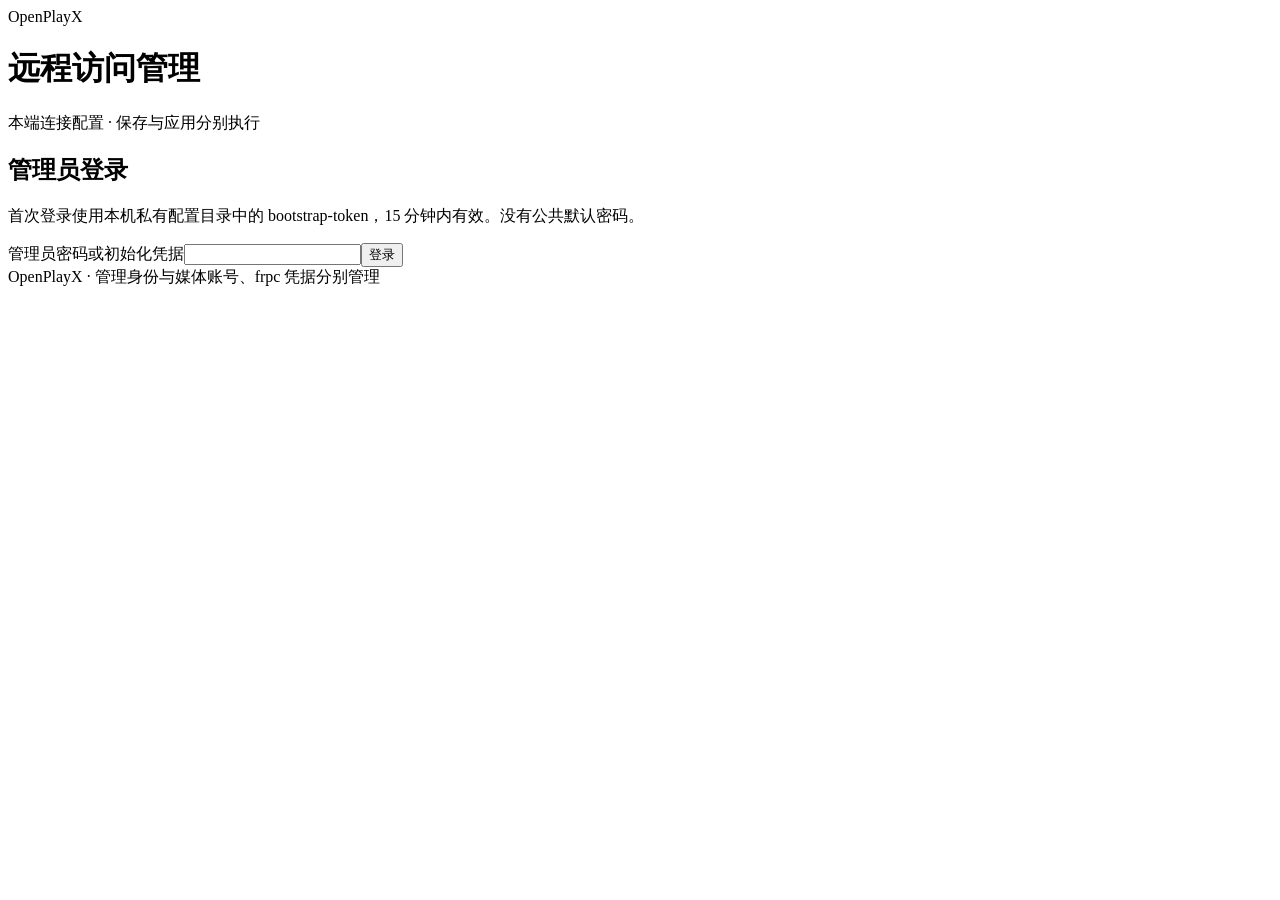
==== src/web/index.html @ cc2da675 "refactor to go" ====
<!doctype html>
<html lang="zh-CN"><head><meta charset="utf-8"><meta name="viewport" content="width=device-width,initial-scale=1"><title>OpenPlayX · 远程访问管理</title><link rel="stylesheet" href="/style.css"><script src="/app.js" defer></script></head>
<body><header><div><span class="brand">OpenPlayX</span><h1 id="title">远程访问管理</h1><p>本端连接配置 · 保存与应用分别执行</p></div><button id="logout" hidden>退出</button></header>
<main><section id="login"><h2>管理员登录</h2><p>首次登录使用本机私有配置目录中的 bootstrap-token，15 分钟内有效。没有公共默认密码。</p><label>管理员密码或初始化凭据<input id="password" type="password" autocomplete="current-password" maxlength="1024"></label><button id="login-button">登录</button></section>
<section id="account" hidden><h2>设置管理员密码</h2><p>请设置至少 16 个字符的独立管理密码。设置后会退出所有会话。</p><label>新密码<input id="new-password" type="password" autocomplete="new-password" minlength="16" maxlength="256"></label><button id="password-button">设置密码</button></section>
<div id="notice" role="status" aria-live="polite"></div>
<section id="recovery" hidden><h2>配置无法读取</h2><p>未用默认值覆盖原文件。可明确恢复最近已知备份；原文件会另存保留，恢复后还需要应用。</p><button id="recover-button" type="button">保留原文件并恢复备份</button></section><div id="workspace" hidden><section class="status"><h2>修订与运行状态</h2><p id="status"></p><div id="components"></div><button id="refresh">重新加载</button><p>重新加载会丢弃未保存的草稿。连接测试只校验草稿，不修改线上配置。</p></section>
<form id="configuration"><section><h2>家庭与 Relay</h2><div id="identity-fields" class="fields"></div></section><section><h2>代理连接与 TLS</h2><div id="proxy-fields" class="fields"></div><p>家庭 sing-box 为必选组件；不允许绕过代理直连 frps。实际 UUID 和 token 不通过读取接口返回，留空保留，勾选清除会在保存时检查必需依赖。</p><div id="secret-fields" class="fields"></div><div id="tls-fields" class="fields"></div><h3>TLS 文件导入</h3><p>导入到本端受控私有目录。私钥不会通过读取或导出接口返回；导入后在上面的下拉框选择。</p><label>文件类型<select id="tls-kind"><option value="certificate">PEM 证书 / CA</option><option value="privateKey">未加密 PEM 私钥</option></select></label><label>选择文件<input id="tls-upload" type="file" accept=".pem,.crt,.key"></label><button id="tls-upload-button" type="button">导入 TLS 文件</button></section>
<section><h2>frp 与运行策略</h2><div id="frp-fields" class="fields"></div></section>
<section><h2>授权服务映射</h2><p id="grant-note"></p><div id="services"></div><button type="button" id="add-service">添加服务</button></section>
<section><h2>Web 管理入口</h2><p>默认允许通过家庭局域网 IP 直接访问（端口 9080），仍需管理员登录，公网来源请求会被拒绝。本机局域网 IP 自动允许，无需逐个添加白名单。入口变化保存后，需要在本机重启管理服务。</p><div id="management-fields" class="fields"></div></section>
<section class="actions"><button type="button" id="validate">校验草稿</button><button type="button" id="test">测试草稿</button><button type="submit">保存 JSON</button><button type="button" id="apply" class="primary">应用已保存配置</button><button type="button" id="restore">恢复上一份配置</button><button type="button" id="export">脱敏导出</button><p>应用会重启本端组件，可能中断正在进行的媒体播放；不会自动更新另一端。</p></section></form></div>
</main><footer>OpenPlayX · 管理身份与媒体账号、frpc 凭据分别管理</footer></body></html>
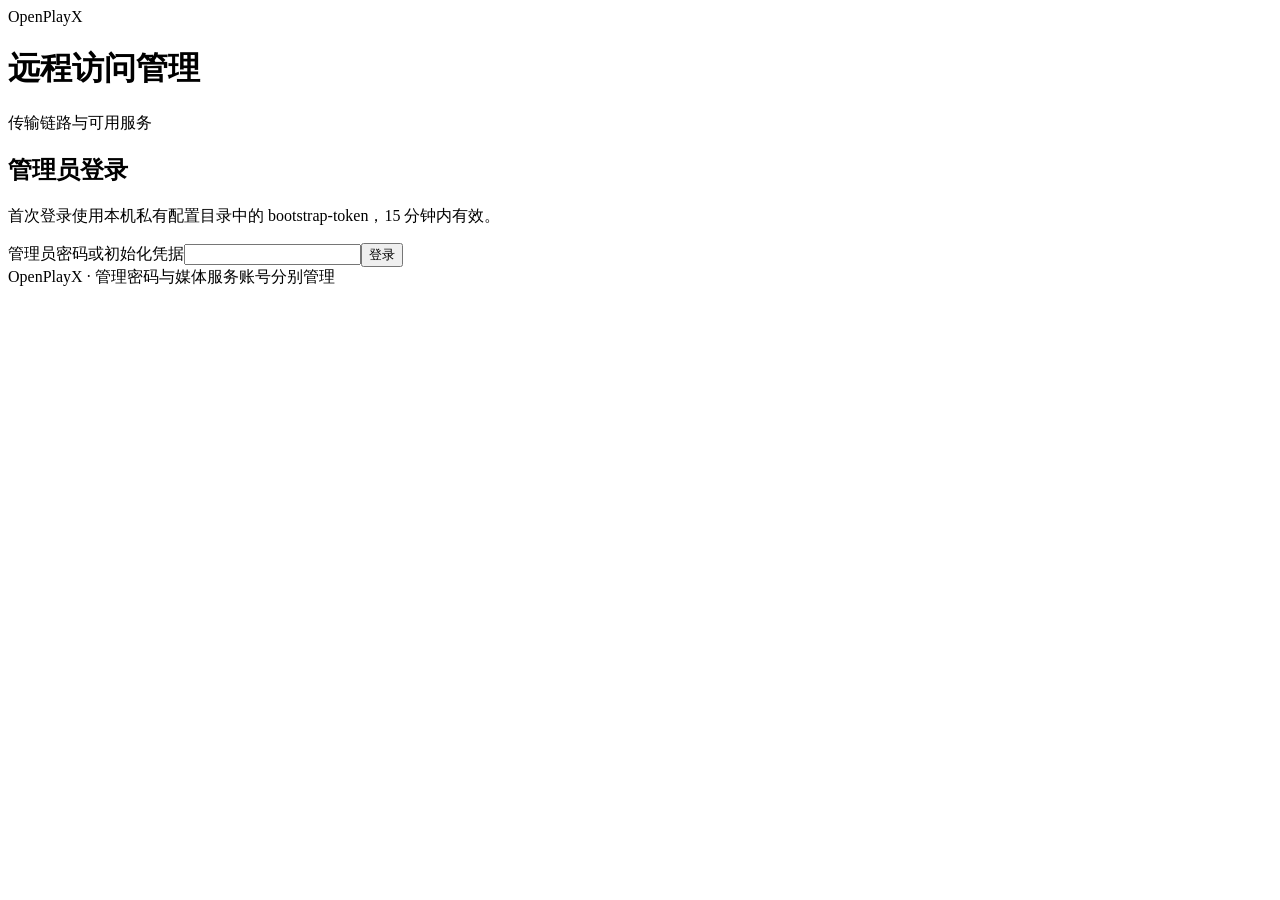
==== commit 065ed67f: "update ui" ====
--- a/src/web/index.html
+++ b/src/web/index.html
@@ -1,13 +1,25 @@
 <!doctype html>
 <html lang="zh-CN"><head><meta charset="utf-8"><meta name="viewport" content="width=device-width,initial-scale=1"><title>OpenPlayX · 远程访问管理</title><link rel="stylesheet" href="/style.css"><script src="/app.js" defer></script></head>
-<body><header><div><span class="brand">OpenPlayX</span><h1 id="title">远程访问管理</h1><p>本端连接配置 · 保存与应用分别执行</p></div><button id="logout" hidden>退出</button></header>
-<main><section id="login"><h2>管理员登录</h2><p>首次登录使用本机私有配置目录中的 bootstrap-token，15 分钟内有效。没有公共默认密码。</p><label>管理员密码或初始化凭据<input id="password" type="password" autocomplete="current-password" maxlength="1024"></label><button id="login-button">登录</button></section>
+<body><header><div><span class="brand">OpenPlayX</span><h1 id="title">远程访问管理</h1><p>传输链路与可用服务</p></div><button id="logout" hidden>退出</button></header>
+<main>
+<section id="login"><h2>管理员登录</h2><p>首次登录使用本机私有配置目录中的 bootstrap-token，15 分钟内有效。</p><label>管理员密码或初始化凭据<input id="password" type="password" autocomplete="current-password" maxlength="1024"></label><button id="login-button">登录</button></section>
 <section id="account" hidden><h2>设置管理员密码</h2><p>请设置至少 16 个字符的独立管理密码。设置后会退出所有会话。</p><label>新密码<input id="new-password" type="password" autocomplete="new-password" minlength="16" maxlength="256"></label><button id="password-button">设置密码</button></section>
 <div id="notice" role="status" aria-live="polite"></div>
-<section id="recovery" hidden><h2>配置无法读取</h2><p>未用默认值覆盖原文件。可明确恢复最近已知备份；原文件会另存保留，恢复后还需要应用。</p><button id="recover-button" type="button">保留原文件并恢复备份</button></section><div id="workspace" hidden><section class="status"><h2>修订与运行状态</h2><p id="status"></p><div id="components"></div><button id="refresh">重新加载</button><p>重新加载会丢弃未保存的草稿。连接测试只校验草稿，不修改线上配置。</p></section>
-<form id="configuration"><section><h2>家庭与 Relay</h2><div id="identity-fields" class="fields"></div></section><section><h2>代理连接与 TLS</h2><div id="proxy-fields" class="fields"></div><p>家庭 sing-box 为必选组件；不允许绕过代理直连 frps。实际 UUID 和 token 不通过读取接口返回，留空保留，勾选清除会在保存时检查必需依赖。</p><div id="secret-fields" class="fields"></div><div id="tls-fields" class="fields"></div><h3>TLS 文件导入</h3><p>导入到本端受控私有目录。私钥不会通过读取或导出接口返回；导入后在上面的下拉框选择。</p><label>文件类型<select id="tls-kind"><option value="certificate">PEM 证书 / CA</option><option value="privateKey">未加密 PEM 私钥</option></select></label><label>选择文件<input id="tls-upload" type="file" accept=".pem,.crt,.key"></label><button id="tls-upload-button" type="button">导入 TLS 文件</button></section>
-<section><h2>frp 与运行策略</h2><div id="frp-fields" class="fields"></div></section>
-<section><h2>授权服务映射</h2><p id="grant-note"></p><div id="services"></div><button type="button" id="add-service">添加服务</button></section>
-<section><h2>Web 管理入口</h2><p>默认允许通过家庭局域网 IP 直接访问（端口 9080），仍需管理员登录，公网来源请求会被拒绝。本机局域网 IP 自动允许，无需逐个添加白名单。入口变化保存后，需要在本机重启管理服务。</p><div id="management-fields" class="fields"></div></section>
-<section class="actions"><button type="button" id="validate">校验草稿</button><button type="button" id="test">测试草稿</button><button type="submit">保存 JSON</button><button type="button" id="apply" class="primary">应用已保存配置</button><button type="button" id="restore">恢复上一份配置</button><button type="button" id="export">脱敏导出</button><p>应用会重启本端组件，可能中断正在进行的媒体播放；不会自动更新另一端。</p></section></form></div>
-</main><footer>OpenPlayX · 管理身份与媒体账号、frpc 凭据分别管理</footer></body></html>
+<section id="recovery" hidden><h2>配置无法读取</h2><p>原文件已保留。恢复备份后还需要应用。</p><button id="recover-button" type="button">保留原文件并恢复备份</button></section>
+<div id="workspace" hidden>
+<form id="configuration">
+<div class="toolbar"><button type="submit" class="primary">保存修改</button><button type="button" id="apply">应用已保存配置</button><button type="button" id="refresh">重新加载</button></div>
+<div class="status"><p id="status"></p><div id="components"></div><p>修改后先保存，再应用。应用会重启本端连接，可能短暂中断播放。</p></div>
+<section id="transport-section"><h2>传输链路</h2><p id="transport-note"></p><dl id="transport-summary" class="summary-grid"></dl>
+<details id="transport-editor"><summary>修改传输链路</summary><div class="editor">
+<h3>加密连接</h3><p id="singbox-note"></p><div id="singbox-fields" class="fields"></div><div id="singbox-secrets" class="fields"></div>
+<div id="users-block" hidden><h3>接入身份</h3><p>Home 与 App 使用各自的身份。UUID 留空保留原值；移除身份将吊销其访问权限。</p><div id="users"></div><button type="button" id="add-user">添加身份</button></div>
+<h3 id="frp-title">服务注册连接</h3><p id="frp-note"></p><div id="frp-fields" class="fields"></div><div id="frp-secrets" class="fields"></div>
+<details class="maintenance"><summary>证书、日志与管理入口</summary><div class="editor"><h3>导入证书文件</h3><p>导入后在对应字段选择，再保存并应用。私钥不会通过读取或导出接口返回。</p><label>文件类型<select id="tls-kind"><option value="certificate">PEM 证书 / CA</option><option value="privateKey">未加密 PEM 私钥</option></select></label><label>选择文件<input id="tls-upload" type="file" accept=".pem,.crt,.key"></label><button id="tls-upload-button" type="button">导入 TLS 文件</button><div id="log-fields" class="fields"></div><h3>Web 管理入口</h3><p id="management-note"></p><div id="management-fields" class="fields"></div></div></details>
+</div></details></section>
+<section id="services-section"><h2>可用服务</h2><p id="services-note"></p><div id="services-summary"></div>
+<details id="services-editor"><summary>修改服务配置</summary><div class="editor"><h3 id="frp-list-title"></h3><p id="frp-list-note"></p><div id="frp-list"></div><button type="button" id="add-frp-item"></button>
+<div id="rules-block" hidden><h3>身份访问权限</h3><p>选择允许访问的身份和端口；其余连接拒绝。端口须为控制端口或允许注册的映射端口。多个值用逗号分隔，端口范围写作 起始:结束。</p><div id="rules"></div><button type="button" id="add-rule">添加权限</button></div>
+</div></details></section>
+<details class="maintenance"><summary>检查、导出与恢复</summary><div class="editor"><button type="button" id="validate">校验修改</button><button type="button" id="test">检查组件配置</button><button type="button" id="export">脱敏导出</button><button type="button" id="restore">恢复上一份配置</button><p>检查针对尚未保存的修改，不代表远端服务可达。恢复后仍需应用；重新加载会丢弃未保存的修改。</p></div></details>
+</form></div></main><footer>OpenPlayX · 管理密码与媒体服务账号分别管理</footer></body></html>
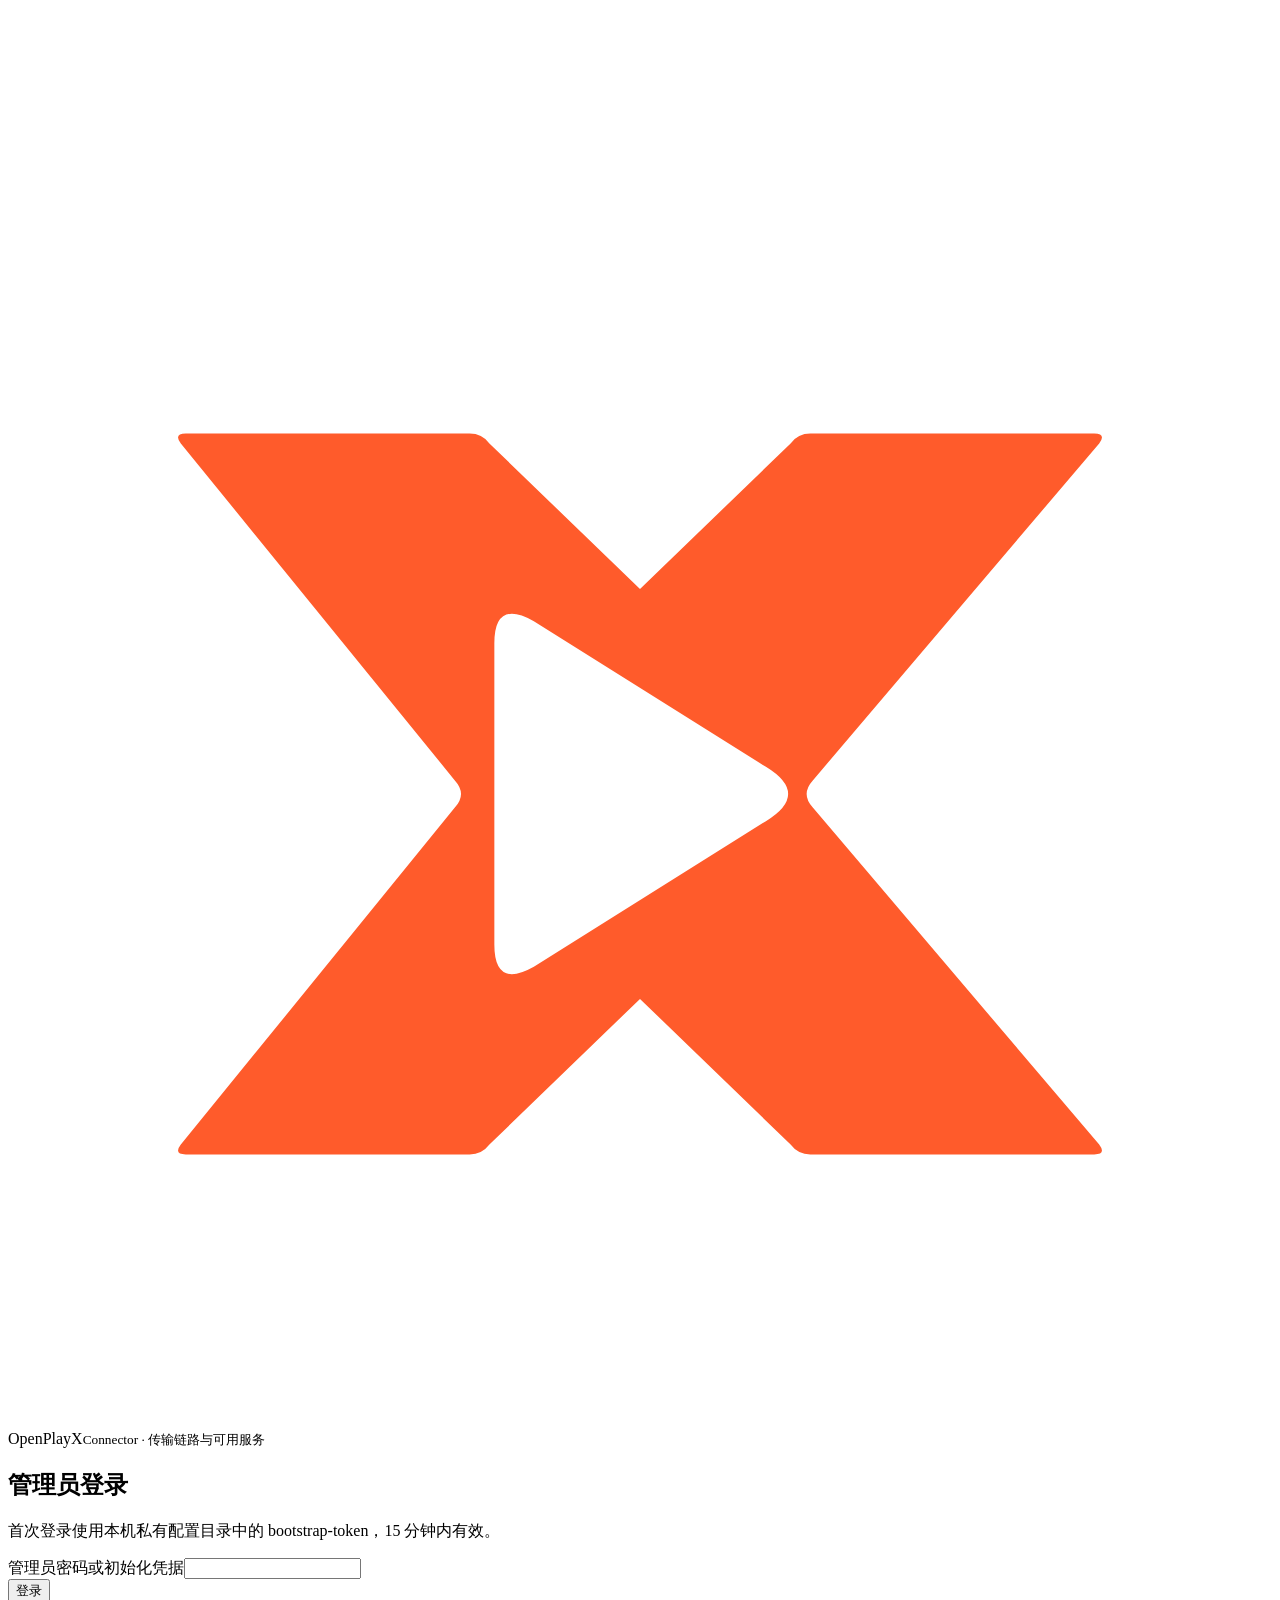
==== commit 3dde9c43: "Adopt the shared Basecoat UI kit for the manager pages Embed the OpenPlayX UI kit (src/web/ui, synce" ====
--- a/src/web/index.html
+++ b/src/web/index.html
@@ -1,25 +1,26 @@
 <!doctype html>
-<html lang="zh-CN"><head><meta charset="utf-8"><meta name="viewport" content="width=device-width,initial-scale=1"><title>OpenPlayX · 远程访问管理</title><link rel="stylesheet" href="/style.css"><script src="/app.js" defer></script></head>
-<body><header><div><span class="brand">OpenPlayX</span><h1 id="title">远程访问管理</h1><p>传输链路与可用服务</p></div><button id="logout" hidden>退出</button></header>
-<main>
-<section id="login"><h2>管理员登录</h2><p>首次登录使用本机私有配置目录中的 bootstrap-token，15 分钟内有效。</p><label>管理员密码或初始化凭据<input id="password" type="password" autocomplete="current-password" maxlength="1024"></label><button id="login-button">登录</button></section>
-<section id="account" hidden><h2>设置管理员密码</h2><p>请设置至少 16 个字符的独立管理密码。设置后会退出所有会话。</p><label>新密码<input id="new-password" type="password" autocomplete="new-password" minlength="16" maxlength="256"></label><button id="password-button">设置密码</button></section>
-<div id="notice" role="status" aria-live="polite"></div>
-<section id="recovery" hidden><h2>配置无法读取</h2><p>原文件已保留。恢复备份后还需要应用。</p><button id="recover-button" type="button">保留原文件并恢复备份</button></section>
+<html lang="zh-CN"><head><meta charset="utf-8"><meta name="viewport" content="width=device-width,initial-scale=1"><meta name="color-scheme" content="light dark"><link rel="stylesheet" href="/ui/basecoat.css"><link rel="stylesheet" href="/ui/opx-theme.css"><link rel="stylesheet" href="/style.css"><script src="/ui/opx-theme.js"></script><title>OpenPlayX · 远程访问管理</title><script src="/app.js" defer></script></head>
+<body><svg class="opx-sprite" aria-hidden="true"><defs><symbol id="i-chev" viewBox="0 0 24 24"><path d="m6 9 6 6 6-6"/></symbol><symbol id="i-logout" viewBox="0 0 24 24"><path d="M9 21H5a2 2 0 0 1-2-2V5a2 2 0 0 1 2-2h4"/><path d="m16 17 5-5-5-5"/><path d="M21 12H9"/></symbol><symbol id="i-refresh" viewBox="0 0 24 24"><path d="M3 12a9 9 0 0 1 9-9 9.75 9.75 0 0 1 6.74 2.74L21 8"/><path d="M21 3v5h-5"/><path d="M21 12a9 9 0 0 1-9 9 9.75 9.75 0 0 1-6.74-2.74L3 16"/><path d="M8 16H3v5"/></symbol><symbol id="i-plus" viewBox="0 0 24 24"><path d="M5 12h14M12 5v14"/></symbol><symbol id="i-ext" viewBox="0 0 24 24"><path d="M15 3h6v6M10 14 21 3M18 13v6a2 2 0 0 1-2 2H5a2 2 0 0 1-2-2V8a2 2 0 0 1 2-2h3"/></symbol></defs></svg>
+<header class="opx-topbar"><span class="opx-brand"><svg viewBox="0 0 1024 1024" aria-hidden="true"><path fill="#FF5B2B" fill-rule="evenodd" d="M144 220H374Q384 220 390 228L512 346L634 228Q640 220 650 220H880Q890 220 884 228L652 501Q642 512 652 523L884 796Q890 804 880 804H650Q640 804 634 796L512 678L390 796Q384 804 374 804H144Q134 804 140 796L362 523Q372 512 362 501L140 228Q134 220 144 220Z M394 390Q394 354 426 372L614 490Q650 512 614 534L426 652Q394 670 394 634Z"/></svg> OpenPlayX<small>Connector · 传输链路与可用服务</small></span><button id="logout" type="button" class="btn" data-variant="ghost" data-size="sm" hidden><svg class="opx-icon"><use href="#i-logout"/></svg>退出</button></header>
+<main class="opx-container">
+<section id="login" class="card conn-narrow"><header><h2>管理员登录</h2><p>首次登录使用本机私有配置目录中的 bootstrap-token，15 分钟内有效。</p></header><section class="opx-stack"><div class="field"><label for="password">管理员密码或初始化凭据</label><input id="password" type="password" autocomplete="current-password" maxlength="1024"></div><button id="login-button" type="button" class="btn">登录</button></section></section>
+<section id="account" class="card conn-narrow" hidden><header><h2>设置管理员密码</h2><p>请设置至少 16 个字符的独立管理密码。设置后会退出所有会话。</p></header><section class="opx-stack"><div class="field"><label for="new-password">新密码</label><input id="new-password" type="password" autocomplete="new-password" minlength="16" maxlength="256"></div><button id="password-button" type="button" class="btn">设置密码</button></section></section>
+<div id="notice" class="alert" role="status" aria-live="polite" hidden></div>
+<section id="recovery" class="card" hidden><header><h2>配置无法读取</h2><p>原文件已保留。恢复备份后还需要应用。</p></header><section><button id="recover-button" type="button" class="btn" data-variant="outline">保留原文件并恢复备份</button></section></section>
 <div id="workspace" hidden>
-<form id="configuration">
-<div class="toolbar"><button type="submit" class="primary">保存修改</button><button type="button" id="apply">应用已保存配置</button><button type="button" id="refresh">重新加载</button></div>
-<div class="status"><p id="status"></p><div id="components"></div><p>修改后先保存，再应用。应用会重启本端连接，可能短暂中断播放。</p></div>
-<section id="transport-section"><h2>传输链路</h2><p id="transport-note"></p><dl id="transport-summary" class="summary-grid"></dl>
-<details id="transport-editor"><summary>修改传输链路</summary><div class="editor">
-<h3>加密连接</h3><p id="singbox-note"></p><div id="singbox-fields" class="fields"></div><div id="singbox-secrets" class="fields"></div>
-<div id="users-block" hidden><h3>接入身份</h3><p>Home 与 App 使用各自的身份。UUID 留空保留原值；移除身份将吊销其访问权限。</p><div id="users"></div><button type="button" id="add-user">添加身份</button></div>
-<h3 id="frp-title">服务注册连接</h3><p id="frp-note"></p><div id="frp-fields" class="fields"></div><div id="frp-secrets" class="fields"></div>
-<details class="maintenance"><summary>证书、日志与管理入口</summary><div class="editor"><h3>导入证书文件</h3><p>导入后在对应字段选择，再保存并应用。私钥不会通过读取或导出接口返回。</p><label>文件类型<select id="tls-kind"><option value="certificate">PEM 证书 / CA</option><option value="privateKey">未加密 PEM 私钥</option></select></label><label>选择文件<input id="tls-upload" type="file" accept=".pem,.crt,.key"></label><button id="tls-upload-button" type="button">导入 TLS 文件</button><div id="log-fields" class="fields"></div><h3>Web 管理入口</h3><p id="management-note"></p><div id="management-fields" class="fields"></div></div></details>
-</div></details></section>
-<section id="services-section"><h2>可用服务</h2><p id="services-note"></p><div id="services-summary"></div>
-<details id="services-editor"><summary>修改服务配置</summary><div class="editor"><h3 id="frp-list-title"></h3><p id="frp-list-note"></p><div id="frp-list"></div><button type="button" id="add-frp-item"></button>
-<div id="rules-block" hidden><h3>身份访问权限</h3><p>选择允许访问的身份和端口；其余连接拒绝。端口须为控制端口或允许注册的映射端口。多个值用逗号分隔，端口范围写作 起始:结束。</p><div id="rules"></div><button type="button" id="add-rule">添加权限</button></div>
-</div></details></section>
-<details class="maintenance"><summary>检查、导出与恢复</summary><div class="editor"><button type="button" id="validate">校验修改</button><button type="button" id="test">检查组件配置</button><button type="button" id="export">脱敏导出</button><button type="button" id="restore">恢复上一份配置</button><p>检查针对尚未保存的修改，不代表远端服务可达。恢复后仍需应用；重新加载会丢弃未保存的修改。</p></div></details>
-</form></div></main><footer>OpenPlayX · 管理密码与媒体服务账号分别管理</footer></body></html>
+<form id="configuration" class="opx-stack">
+<div class="opx-page-head"><div><div class="opx-eyebrow">Remote access</div><h1 id="title">远程访问管理</h1><p>修改后先保存，再应用。应用会重启本端连接，可能短暂中断播放。</p></div><div class="opx-actions"><button type="button" id="refresh" class="btn" data-variant="outline"><svg class="opx-icon"><use href="#i-refresh"/></svg>重新加载</button><button type="button" id="apply" class="btn" data-variant="outline">应用已保存配置</button><button type="submit" class="btn">保存修改</button></div></div>
+<section class="card"><header><h2>运行状态</h2><p id="status"></p></header><section><div id="components" class="opx-actions"></div></section></section>
+<section id="transport-section" class="card"><header><h2>传输链路</h2><p id="transport-note"></p></header><section><dl id="transport-summary" class="opx-dl"></dl></section>
+<footer class="conn-editor"><div class="accordion"><details id="transport-editor"><summary><span class="opx-link">修改传输链路</span><svg class="opx-icon"><use href="#i-chev"/></svg></summary><div class="opx-stack conn-editor-body">
+<h3>加密连接</h3><p id="singbox-note" class="opx-small"></p><div id="singbox-fields" class="opx-grid"></div><div id="singbox-secrets" class="opx-grid"></div>
+<div id="users-block" class="opx-stack" hidden><h3>接入身份</h3><p class="opx-small">Connector 与 App 使用各自的身份。UUID 留空保留原值；移除身份将吊销其访问权限。</p><div id="users" class="opx-list"></div><div><button type="button" id="add-user" class="btn" data-variant="outline" data-size="sm"><svg class="opx-icon"><use href="#i-plus"/></svg>添加身份</button></div></div>
+<h3 id="frp-title">服务注册连接</h3><p id="frp-note" class="opx-small"></p><div id="frp-fields" class="opx-grid"></div><div id="frp-secrets" class="opx-grid"></div>
+<div class="accordion"><details class="conn-nested"><summary><span class="opx-link">证书、日志与管理入口</span><svg class="opx-icon"><use href="#i-chev"/></svg></summary><div class="opx-stack conn-editor-body"><h3>导入证书文件</h3><p class="opx-small">导入后在对应字段选择，再保存并应用。私钥不会通过读取或导出接口返回。</p><div class="opx-grid"><div class="field"><label for="tls-kind">文件类型</label><select id="tls-kind"><option value="certificate">PEM 证书 / CA</option><option value="privateKey">未加密 PEM 私钥</option></select></div><div class="field"><label for="tls-upload">选择文件</label><input id="tls-upload" type="file" accept=".pem,.crt,.key"></div></div><div><button id="tls-upload-button" type="button" class="btn" data-variant="outline" data-size="sm">导入 TLS 文件</button></div><div id="log-fields" class="opx-grid"></div><h3>Web 管理入口</h3><p id="management-note" class="opx-small"></p><div id="management-fields" class="opx-grid"></div></div></details></div>
+</div></details></div></footer></section>
+<section id="services-section" class="card"><header><h2>可用服务</h2><p id="services-note"></p></header><section><div id="services-summary" class="opx-list"></div></section>
+<footer class="conn-editor"><div class="accordion"><details id="services-editor"><summary><span class="opx-link">修改服务配置</span><svg class="opx-icon"><use href="#i-chev"/></svg></summary><div class="opx-stack conn-editor-body"><h3 id="frp-list-title"></h3><p id="frp-list-note" class="opx-small"></p><div id="frp-list" class="opx-list"></div><div><button type="button" id="add-frp-item" class="btn" data-variant="outline" data-size="sm"></button></div>
+<div id="rules-block" class="opx-stack" hidden><h3>身份访问权限</h3><p class="opx-small">选择允许访问的身份和端口；其余连接拒绝。端口须为控制端口或允许注册的映射端口。多个值用逗号分隔，端口范围写作 起始:结束。</p><div id="rules" class="opx-list"></div><div><button type="button" id="add-rule" class="btn" data-variant="outline" data-size="sm"><svg class="opx-icon"><use href="#i-plus"/></svg>添加权限</button></div></div>
+</div></details></div></footer></section>
+<section class="card"><section><div class="accordion"><details><summary><span class="opx-link">检查、导出与恢复</span><svg class="opx-icon"><use href="#i-chev"/></svg></summary><div class="opx-stack conn-editor-body"><div class="opx-actions"><button type="button" id="validate" class="btn" data-variant="outline" data-size="sm">校验修改</button><button type="button" id="test" class="btn" data-variant="outline" data-size="sm">检查组件配置</button><button type="button" id="export" class="btn" data-variant="outline" data-size="sm">脱敏导出</button><button type="button" id="restore" class="btn" data-variant="outline" data-size="sm">恢复上一份配置</button></div><p class="opx-small">检查针对尚未保存的修改，不代表远端服务可达。恢复后仍需应用；重新加载会丢弃未保存的修改。</p></div></details></div></section></section>
+</form></div></main><footer class="opx-footer">OpenPlayX · 管理密码与媒体服务账号分别管理</footer></body></html>
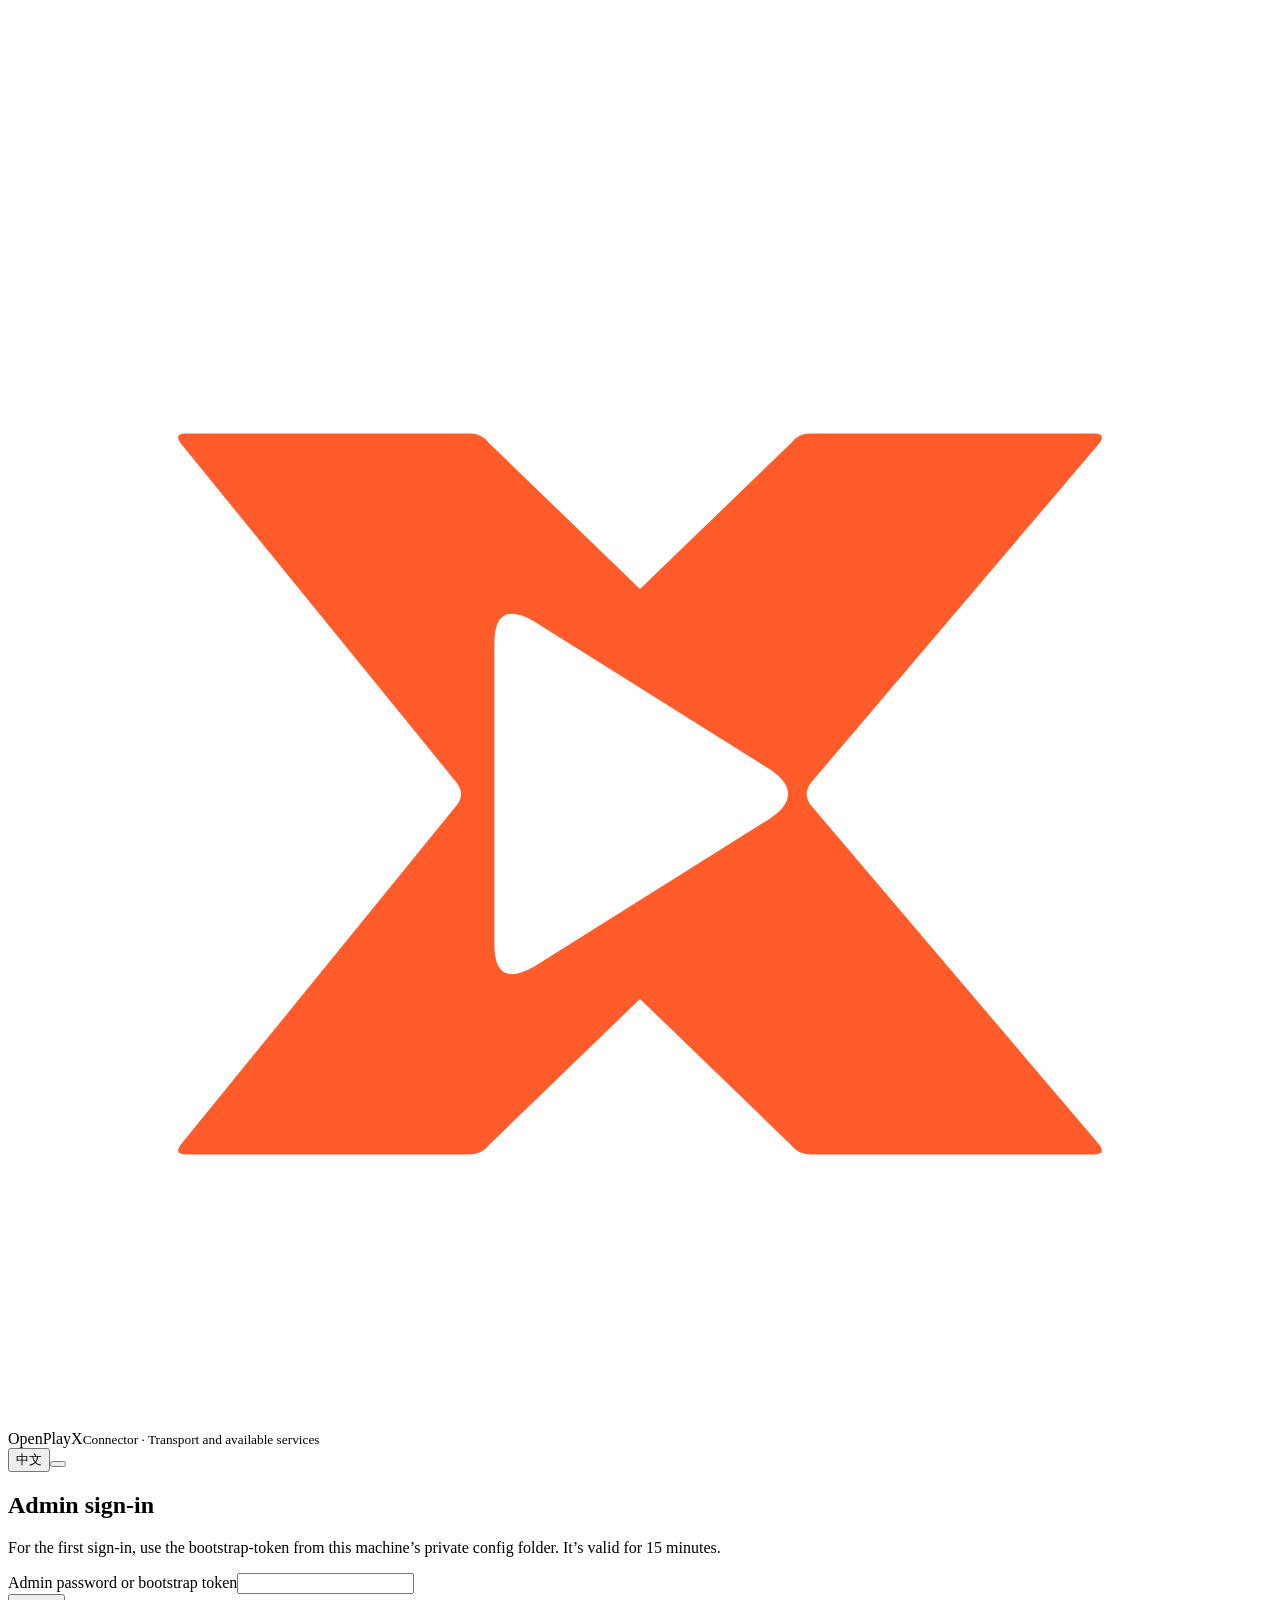
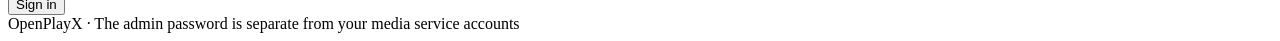
==== commit 30e91b9b: "feat: add enrollment LAN discovery and localized connector UI" ====
--- a/src/web/index.html
+++ b/src/web/index.html
@@ -1,26 +1,26 @@
 <!doctype html>
-<html lang="zh-CN"><head><meta charset="utf-8"><meta name="viewport" content="width=device-width,initial-scale=1"><meta name="color-scheme" content="light dark"><link rel="stylesheet" href="/ui/basecoat.css"><link rel="stylesheet" href="/ui/opx-theme.css"><link rel="stylesheet" href="/style.css"><script src="/ui/opx-theme.js"></script><title>OpenPlayX · 远程访问管理</title><script src="/app.js" defer></script></head>
+<html lang="en"><head><meta charset="utf-8"><meta name="viewport" content="width=device-width,initial-scale=1"><meta name="color-scheme" content="light dark"><link rel="stylesheet" href="/ui/basecoat.css"><link rel="stylesheet" href="/ui/opx-theme.css"><link rel="stylesheet" href="/style.css"><script src="/ui/opx-i18n.js"></script><script src="/i18n.js"></script><script src="/ui/opx-theme.js"></script><title data-i18n="page.docTitle">OpenPlayX · Remote access manager</title><script src="/app.js" defer></script></head>
 <body><svg class="opx-sprite" aria-hidden="true"><defs><symbol id="i-chev" viewBox="0 0 24 24"><path d="m6 9 6 6 6-6"/></symbol><symbol id="i-logout" viewBox="0 0 24 24"><path d="M9 21H5a2 2 0 0 1-2-2V5a2 2 0 0 1 2-2h4"/><path d="m16 17 5-5-5-5"/><path d="M21 12H9"/></symbol><symbol id="i-refresh" viewBox="0 0 24 24"><path d="M3 12a9 9 0 0 1 9-9 9.75 9.75 0 0 1 6.74 2.74L21 8"/><path d="M21 3v5h-5"/><path d="M21 12a9 9 0 0 1-9 9 9.75 9.75 0 0 1-6.74-2.74L3 16"/><path d="M8 16H3v5"/></symbol><symbol id="i-plus" viewBox="0 0 24 24"><path d="M5 12h14M12 5v14"/></symbol><symbol id="i-ext" viewBox="0 0 24 24"><path d="M15 3h6v6M10 14 21 3M18 13v6a2 2 0 0 1-2 2H5a2 2 0 0 1-2-2V8a2 2 0 0 1 2-2h3"/></symbol></defs></svg>
-<header class="opx-topbar"><span class="opx-brand"><svg viewBox="0 0 1024 1024" aria-hidden="true"><path fill="#FF5B2B" fill-rule="evenodd" d="M144 220H374Q384 220 390 228L512 346L634 228Q640 220 650 220H880Q890 220 884 228L652 501Q642 512 652 523L884 796Q890 804 880 804H650Q640 804 634 796L512 678L390 796Q384 804 374 804H144Q134 804 140 796L362 523Q372 512 362 501L140 228Q134 220 144 220Z M394 390Q394 354 426 372L614 490Q650 512 614 534L426 652Q394 670 394 634Z"/></svg> OpenPlayX<small>Connector · 传输链路与可用服务</small></span><button id="logout" type="button" class="btn" data-variant="ghost" data-size="sm" hidden><svg class="opx-icon"><use href="#i-logout"/></svg>退出</button></header>
+<header class="opx-topbar"><span class="opx-brand"><svg viewBox="0 0 1024 1024" aria-hidden="true"><path fill="#FF5B2B" fill-rule="evenodd" d="M144 220H374Q384 220 390 228L512 346L634 228Q640 220 650 220H880Q890 220 884 228L652 501Q642 512 652 523L884 796Q890 804 880 804H650Q640 804 634 796L512 678L390 796Q384 804 374 804H144Q134 804 140 796L362 523Q372 512 362 501L140 228Q134 220 144 220Z M394 390Q394 354 426 372L614 490Q650 512 614 534L426 652Q394 670 394 634Z"/></svg> OpenPlayX<small data-i18n="page.connectorSubtitle">Connector · Transport and available services</small></span><div class="opx-actions"><button type="button" class="btn" data-variant="ghost" data-size="sm" data-lang-toggle>中文</button><button type="button" class="btn" data-variant="ghost" data-size="icon" data-theme-toggle aria-label="Toggle theme"></button><button id="logout" type="button" class="btn" data-variant="ghost" data-size="sm" hidden><svg class="opx-icon"><use href="#i-logout"/></svg><span data-i18n="page.signOut">Sign out</span></button></div></header>
 <main class="opx-container">
-<section id="login" class="card conn-narrow"><header><h2>管理员登录</h2><p>首次登录使用本机私有配置目录中的 bootstrap-token，15 分钟内有效。</p></header><section class="opx-stack"><div class="field"><label for="password">管理员密码或初始化凭据</label><input id="password" type="password" autocomplete="current-password" maxlength="1024"></div><button id="login-button" type="button" class="btn">登录</button></section></section>
-<section id="account" class="card conn-narrow" hidden><header><h2>设置管理员密码</h2><p>请设置至少 16 个字符的独立管理密码。设置后会退出所有会话。</p></header><section class="opx-stack"><div class="field"><label for="new-password">新密码</label><input id="new-password" type="password" autocomplete="new-password" minlength="16" maxlength="256"></div><button id="password-button" type="button" class="btn">设置密码</button></section></section>
+<section id="login" class="card conn-narrow"><header><h2 data-i18n="page.loginTitle">Admin sign-in</h2><p data-i18n="page.loginHint">For the first sign-in, use the bootstrap-token from this machine’s private config folder. It’s valid for 15 minutes.</p></header><section class="opx-stack"><div class="field"><label for="password" data-i18n="page.loginField">Admin password or bootstrap token</label><input id="password" type="password" autocomplete="current-password" maxlength="1024"></div><button id="login-button" type="button" class="btn" data-i18n="page.signIn">Sign in</button></section></section>
+<section id="account" class="card conn-narrow" hidden><header><h2 data-i18n="page.setPasswordTitle">Set the admin password</h2><p data-i18n="page.setPasswordHint">Choose a dedicated admin password of at least 16 characters. Setting it signs out every session.</p></header><section class="opx-stack"><div class="field"><label for="new-password" data-i18n="page.newPassword">New password</label><input id="new-password" type="password" autocomplete="new-password" minlength="16" maxlength="256"></div><button id="password-button" type="button" class="btn" data-i18n="page.setPassword">Set password</button></section></section>
 <div id="notice" class="alert" role="status" aria-live="polite" hidden></div>
-<section id="recovery" class="card" hidden><header><h2>配置无法读取</h2><p>原文件已保留。恢复备份后还需要应用。</p></header><section><button id="recover-button" type="button" class="btn" data-variant="outline">保留原文件并恢复备份</button></section></section>
+<section id="recovery" class="card" hidden><header><h2 data-i18n="page.recoveryTitle">The configuration can’t be read</h2><p data-i18n="page.recoveryHint">The original file was kept. After restoring a backup you still need to apply it.</p></header><section><button id="recover-button" type="button" class="btn" data-variant="outline" data-i18n="page.recover">Keep the original and restore the backup</button></section></section>
 <div id="workspace" hidden>
 <form id="configuration" class="opx-stack">
-<div class="opx-page-head"><div><div class="opx-eyebrow">Remote access</div><h1 id="title">远程访问管理</h1><p>修改后先保存，再应用。应用会重启本端连接，可能短暂中断播放。</p></div><div class="opx-actions"><button type="button" id="refresh" class="btn" data-variant="outline"><svg class="opx-icon"><use href="#i-refresh"/></svg>重新加载</button><button type="button" id="apply" class="btn" data-variant="outline">应用已保存配置</button><button type="submit" class="btn">保存修改</button></div></div>
-<section class="card"><header><h2>运行状态</h2><p id="status"></p></header><section><div id="components" class="opx-actions"></div></section></section>
-<section id="transport-section" class="card"><header><h2>传输链路</h2><p id="transport-note"></p></header><section><dl id="transport-summary" class="opx-dl"></dl></section>
-<footer class="conn-editor"><div class="accordion"><details id="transport-editor"><summary><span class="opx-link">修改传输链路</span><svg class="opx-icon"><use href="#i-chev"/></svg></summary><div class="opx-stack conn-editor-body">
-<h3>加密连接</h3><p id="singbox-note" class="opx-small"></p><div id="singbox-fields" class="opx-grid"></div><div id="singbox-secrets" class="opx-grid"></div>
-<div id="users-block" class="opx-stack" hidden><h3>接入身份</h3><p class="opx-small">Connector 与 App 使用各自的身份。UUID 留空保留原值；移除身份将吊销其访问权限。</p><div id="users" class="opx-list"></div><div><button type="button" id="add-user" class="btn" data-variant="outline" data-size="sm"><svg class="opx-icon"><use href="#i-plus"/></svg>添加身份</button></div></div>
-<h3 id="frp-title">服务注册连接</h3><p id="frp-note" class="opx-small"></p><div id="frp-fields" class="opx-grid"></div><div id="frp-secrets" class="opx-grid"></div>
-<div class="accordion"><details class="conn-nested"><summary><span class="opx-link">证书、日志与管理入口</span><svg class="opx-icon"><use href="#i-chev"/></svg></summary><div class="opx-stack conn-editor-body"><h3>导入证书文件</h3><p class="opx-small">导入后在对应字段选择，再保存并应用。私钥不会通过读取或导出接口返回。</p><div class="opx-grid"><div class="field"><label for="tls-kind">文件类型</label><select id="tls-kind"><option value="certificate">PEM 证书 / CA</option><option value="privateKey">未加密 PEM 私钥</option></select></div><div class="field"><label for="tls-upload">选择文件</label><input id="tls-upload" type="file" accept=".pem,.crt,.key"></div></div><div><button id="tls-upload-button" type="button" class="btn" data-variant="outline" data-size="sm">导入 TLS 文件</button></div><div id="log-fields" class="opx-grid"></div><h3>Web 管理入口</h3><p id="management-note" class="opx-small"></p><div id="management-fields" class="opx-grid"></div></div></details></div>
+<div class="opx-page-head"><div><div class="opx-eyebrow" data-i18n="page.eyebrow">Remote access</div><h1 id="title" data-i18n="title.default">Remote access manager</h1><p data-i18n="page.saveHint">Save first, then apply. Applying restarts this side’s connection and may briefly interrupt playback.</p></div><div class="opx-actions"><button type="button" id="refresh" class="btn" data-variant="outline"><svg class="opx-icon"><use href="#i-refresh"/></svg><span data-i18n="page.reload">Reload</span></button><button type="button" id="apply" class="btn" data-variant="outline" data-i18n="page.apply">Apply saved configuration</button><button type="submit" class="btn" data-i18n="page.save">Save changes</button></div></div>
+<section class="card"><header><h2 data-i18n="platform.statusTitle">Status</h2><p id="status"></p></header><section><div id="components" class="opx-actions"></div></section></section>
+<section id="transport-section" class="card"><header><h2 data-i18n="page.transport">Transport</h2><p id="transport-note"></p></header><section><dl id="transport-summary" class="opx-dl"></dl></section>
+<footer class="conn-editor"><div class="accordion"><details id="transport-editor"><summary><span class="opx-link" data-i18n="page.editTransport">Edit transport</span><svg class="opx-icon"><use href="#i-chev"/></svg></summary><div class="opx-stack conn-editor-body">
+<h3 data-i18n="page.encrypted">Encrypted connection</h3><p id="singbox-note" class="opx-small"></p><div id="singbox-fields" class="opx-grid"></div><div id="singbox-secrets" class="opx-grid"></div>
+<div id="users-block" class="opx-stack" hidden><h3 data-i18n="overview.identities">Identities</h3><p class="opx-small" data-i18n="page.identitiesHint">Connectors and apps each use their own identity. Leave a UUID empty to keep it; removing an identity revokes its access.</p><div id="users" class="opx-list"></div><div><button type="button" id="add-user" class="btn" data-variant="outline" data-size="sm"><svg class="opx-icon"><use href="#i-plus"/></svg><span data-i18n="page.addIdentity">Add identity</span></button></div></div>
+<h3 id="frp-title" data-i18n="home.frpTitle">Service registration</h3><p id="frp-note" class="opx-small"></p><div id="frp-fields" class="opx-grid"></div><div id="frp-secrets" class="opx-grid"></div>
+<div class="accordion"><details class="conn-nested"><summary><span class="opx-link" data-i18n="page.maintenance">Certificates, logs and management entry</span><svg class="opx-icon"><use href="#i-chev"/></svg></summary><div class="opx-stack conn-editor-body"><h3 data-i18n="page.importTitle">Import certificate files</h3><p class="opx-small" data-i18n="page.importHint">After importing, select the file in the matching field, then save and apply. Private keys are never returned by read or export APIs.</p><div class="opx-grid"><div class="field"><label for="tls-kind" data-i18n="page.fileType">File type</label><select id="tls-kind"><option value="certificate" data-i18n="page.pemCert">PEM certificate / CA</option><option value="privateKey" data-i18n="page.pemKey">Unencrypted PEM private key</option></select></div><div class="field"><label for="tls-upload" data-i18n="page.chooseFile">Choose file</label><input id="tls-upload" type="file" accept=".pem,.crt,.key"></div></div><div><button id="tls-upload-button" type="button" class="btn" data-variant="outline" data-size="sm" data-i18n="page.importTLS">Import TLS file</button></div><div id="log-fields" class="opx-grid"></div><h3 data-i18n="page.webEntry">Web management entry</h3><p id="management-note" class="opx-small"></p><div id="management-fields" class="opx-grid"></div></div></details></div>
 </div></details></div></footer></section>
-<section id="services-section" class="card"><header><h2>可用服务</h2><p id="services-note"></p></header><section><div id="services-summary" class="opx-list"></div></section>
-<footer class="conn-editor"><div class="accordion"><details id="services-editor"><summary><span class="opx-link">修改服务配置</span><svg class="opx-icon"><use href="#i-chev"/></svg></summary><div class="opx-stack conn-editor-body"><h3 id="frp-list-title"></h3><p id="frp-list-note" class="opx-small"></p><div id="frp-list" class="opx-list"></div><div><button type="button" id="add-frp-item" class="btn" data-variant="outline" data-size="sm"></button></div>
-<div id="rules-block" class="opx-stack" hidden><h3>身份访问权限</h3><p class="opx-small">选择允许访问的身份和端口；其余连接拒绝。端口须为控制端口或允许注册的映射端口。多个值用逗号分隔，端口范围写作 起始:结束。</p><div id="rules" class="opx-list"></div><div><button type="button" id="add-rule" class="btn" data-variant="outline" data-size="sm"><svg class="opx-icon"><use href="#i-plus"/></svg>添加权限</button></div></div>
+<section id="services-section" class="card"><header><h2 data-i18n="page.services">Available services</h2><p id="services-note"></p></header><section><div id="services-summary" class="opx-list"></div></section>
+<footer class="conn-editor"><div class="accordion"><details id="services-editor"><summary><span class="opx-link" data-i18n="page.editServices">Edit services</span><svg class="opx-icon"><use href="#i-chev"/></svg></summary><div class="opx-stack conn-editor-body"><h3 id="frp-list-title"></h3><p id="frp-list-note" class="opx-small"></p><div id="frp-list" class="opx-list"></div><div><button type="button" id="add-frp-item" class="btn" data-variant="outline" data-size="sm"></button></div>
+<div id="rules-block" class="opx-stack" hidden><h3 data-i18n="page.rulesTitle">Identity access</h3><p class="opx-small" data-i18n="page.rulesHint">Choose which identities may reach which ports; everything else is refused. Ports must be the control port or an allowed mapped port. Separate values with commas; write ranges as start:end.</p><div id="rules" class="opx-list"></div><div><button type="button" id="add-rule" class="btn" data-variant="outline" data-size="sm"><svg class="opx-icon"><use href="#i-plus"/></svg><span data-i18n="page.addRule">Add rule</span></button></div></div>
 </div></details></div></footer></section>
-<section class="card"><section><div class="accordion"><details><summary><span class="opx-link">检查、导出与恢复</span><svg class="opx-icon"><use href="#i-chev"/></svg></summary><div class="opx-stack conn-editor-body"><div class="opx-actions"><button type="button" id="validate" class="btn" data-variant="outline" data-size="sm">校验修改</button><button type="button" id="test" class="btn" data-variant="outline" data-size="sm">检查组件配置</button><button type="button" id="export" class="btn" data-variant="outline" data-size="sm">脱敏导出</button><button type="button" id="restore" class="btn" data-variant="outline" data-size="sm">恢复上一份配置</button></div><p class="opx-small">检查针对尚未保存的修改，不代表远端服务可达。恢复后仍需应用；重新加载会丢弃未保存的修改。</p></div></details></div></section></section>
-</form></div></main><footer class="opx-footer">OpenPlayX · 管理密码与媒体服务账号分别管理</footer></body></html>
+<section class="card"><section><div class="accordion"><details><summary><span class="opx-link" data-i18n="page.checks">Check, export and restore</span><svg class="opx-icon"><use href="#i-chev"/></svg></summary><div class="opx-stack conn-editor-body"><div class="opx-actions"><button type="button" id="validate" class="btn" data-variant="outline" data-size="sm" data-i18n="page.validate">Validate changes</button><button type="button" id="test" class="btn" data-variant="outline" data-size="sm" data-i18n="page.test">Check component configuration</button><button type="button" id="export" class="btn" data-variant="outline" data-size="sm" data-i18n="page.export">Redacted export</button><button type="button" id="restore" class="btn" data-variant="outline" data-size="sm" data-i18n="page.restore">Restore previous configuration</button></div><p class="opx-small" data-i18n="page.checksHint">Checks run against unsaved changes and don’t prove the remote side is reachable. A restore still needs applying; reloading discards unsaved changes.</p></div></details></div></section></section>
+</form></div></main><footer class="opx-footer" data-i18n="page.footer">OpenPlayX · The admin password is separate from your media service accounts</footer></body></html>
